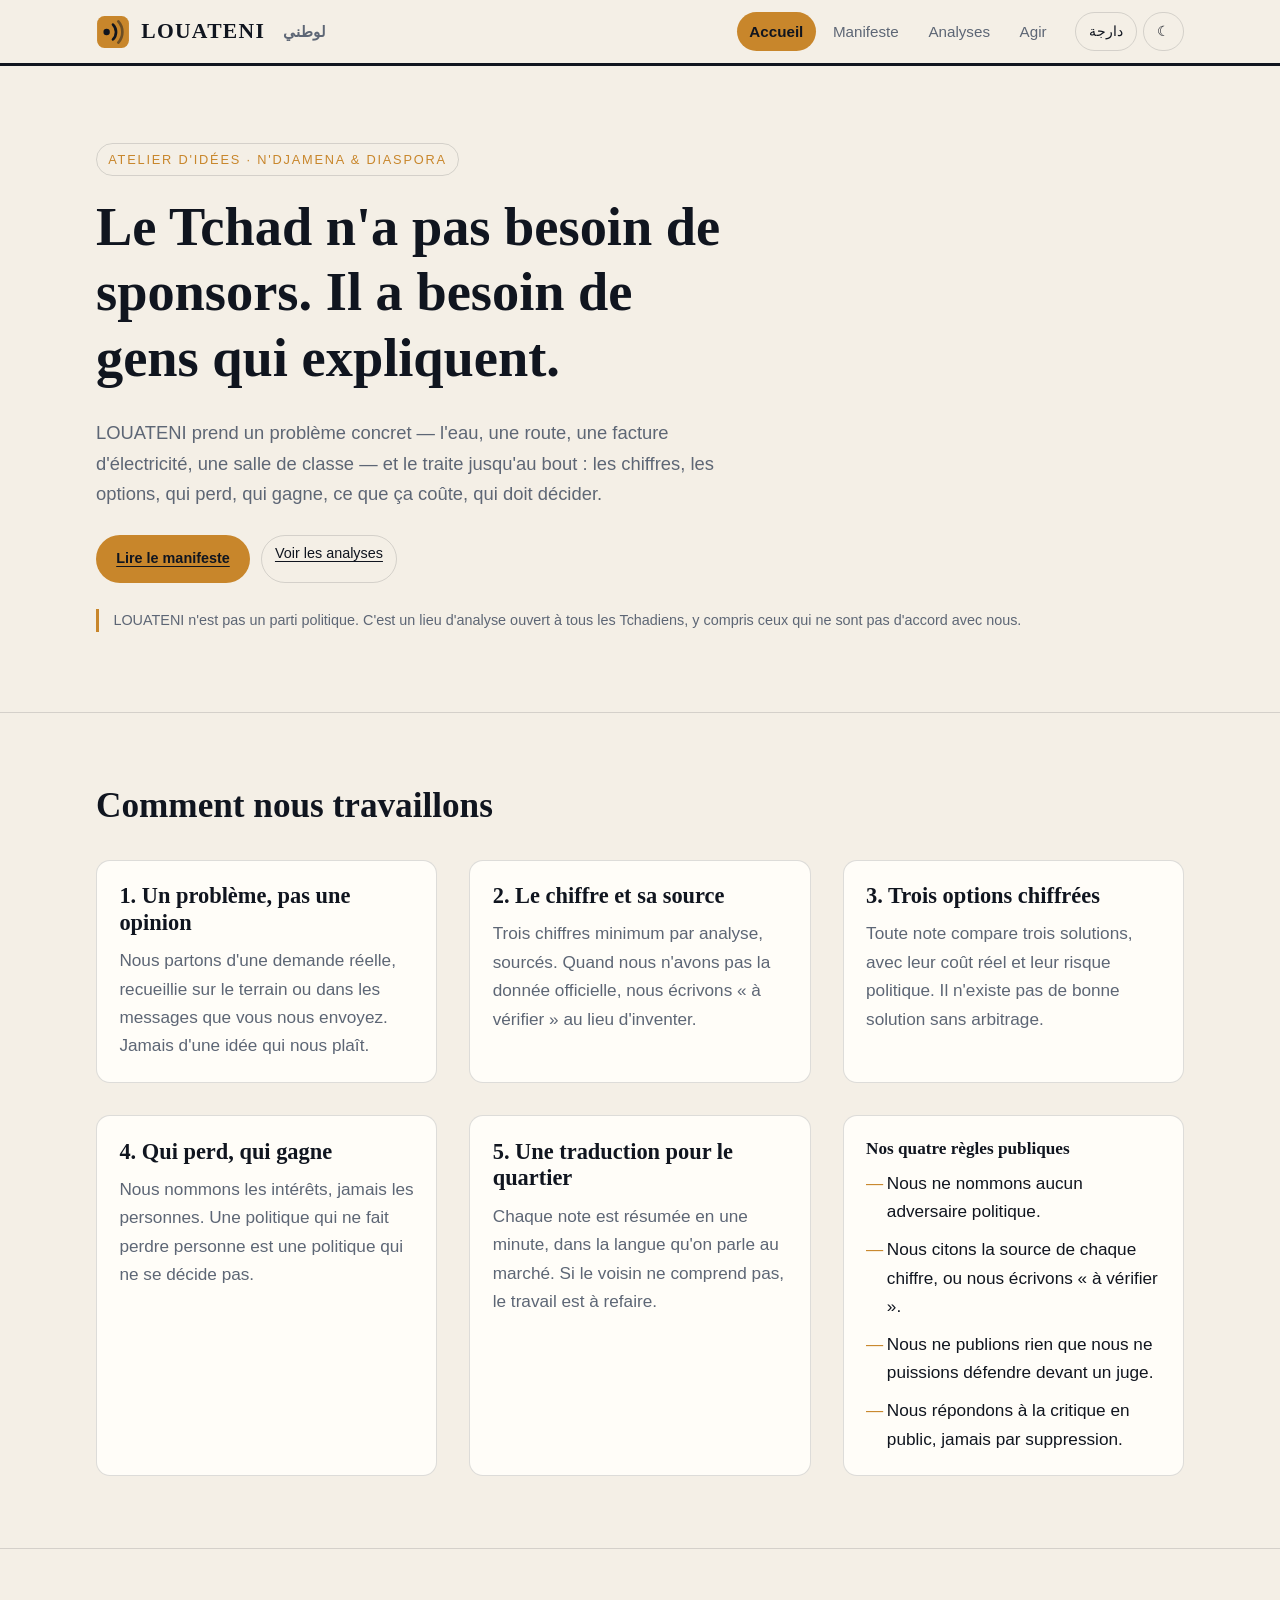
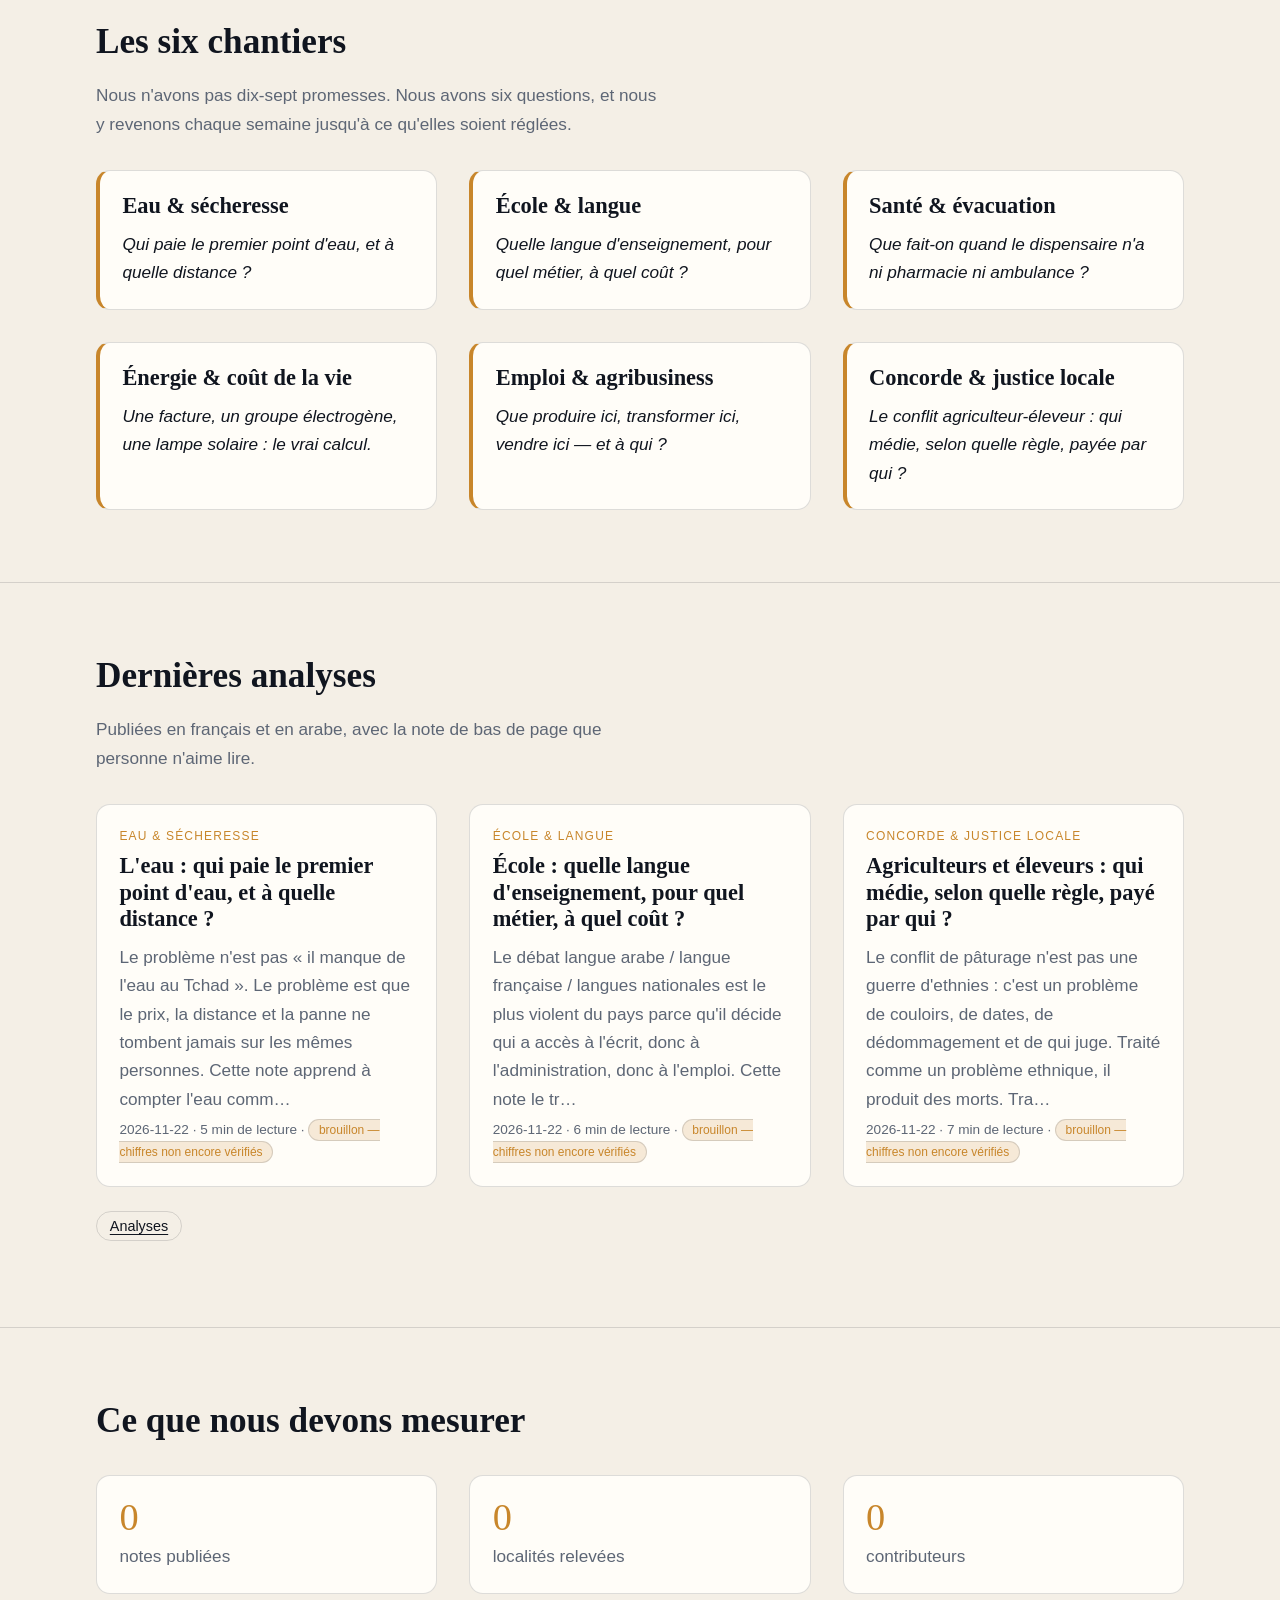
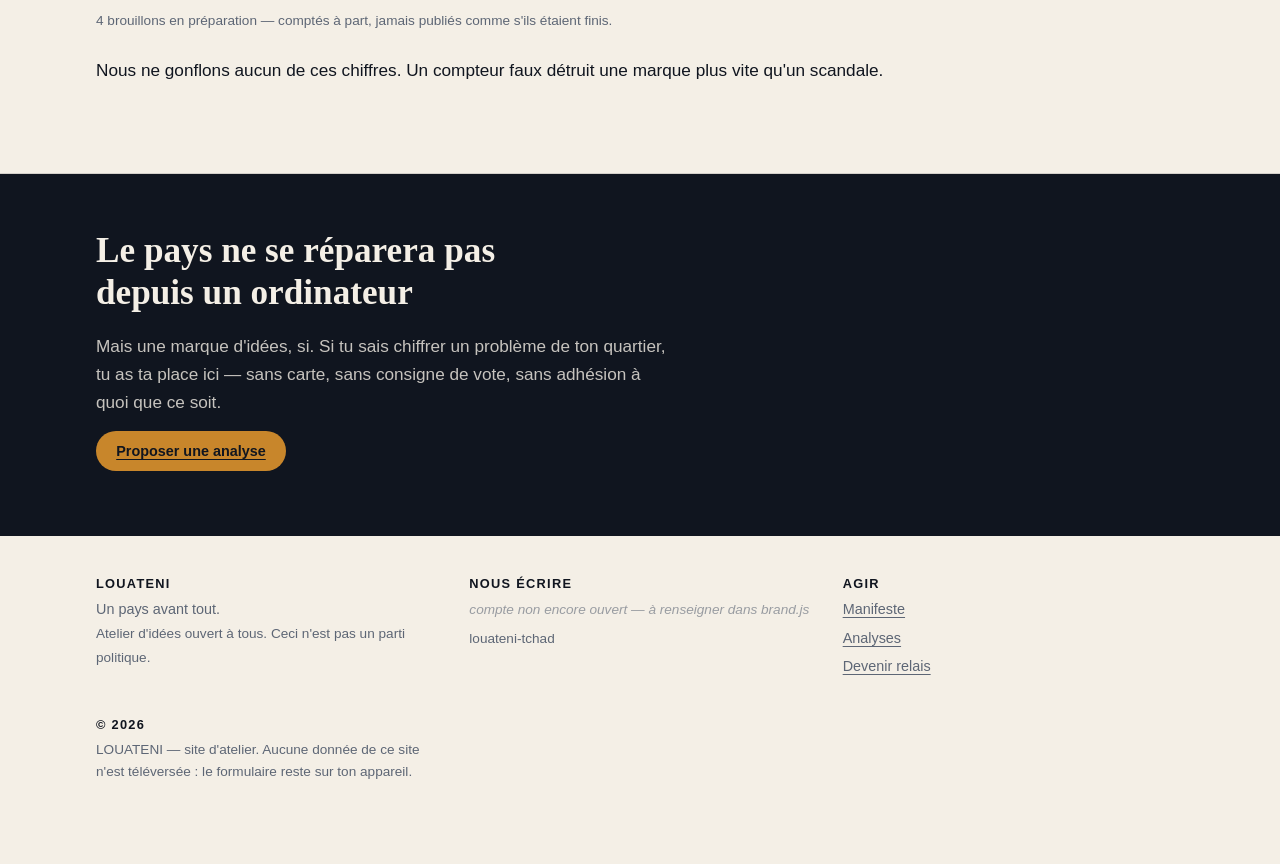
==== index.html @ 52ccf1f4 "LOUATENI — atelier d'idées : site statique 3 langues, PWA hors ligne Pages : accueil, manifeste (10 " ====
<!DOCTYPE html>
<html lang="fr" dir="ltr">
<head>
<meta charset="utf-8">
<meta name="viewport" content="width=device-width, initial-scale=1">
<title>LOUATENI — un pays avant tout</title>
<meta name="description" content="Atelier d'idées sur le Tchad : une analyse à la fois, chiffrée, sourcée, traduite.">
<meta property="og:type" content="website">
<meta property="og:title" content="LOUATENI — atelier d'idées pour le Tchad">
<meta property="og:description" content="Un pays avant tout.">
<meta property="og:image" content="assets/icon.svg">
<meta name="theme-color" content="#c8862b">
<link rel="icon" href="assets/icon.svg">
<link rel="manifest" href="manifest.webmanifest">
<link rel="stylesheet" href="styles.css">
</head>
<body>
<a class="skip" href="#main" data-i18n="skip">Aller au contenu</a>

<header class="masthead">
  <div class="wrap row">
    <a class="brandlink" href="index.html">
      <svg viewBox="0 0 64 64" aria-hidden="true"><rect x="2" y="2" width="60" height="60" rx="14" fill="#c8862b"/><circle cx="20" cy="32" r="6" fill="#10151f"/><path d="M32 18a20 20 0 0 1 0 28" stroke="#10151f" stroke-width="5" fill="none" stroke-linecap="round"/><path d="M42 12a30 30 0 0 1 0 40" stroke="#10151f" stroke-width="5" fill="none" stroke-linecap="round" opacity=".5"/></svg>
      <span class="name" data-brand="shortName">LOUATENI</span>
      <span class="arname" data-brand="nameAr">لوطني</span>
    </a>
    <nav class="main">
      <a href="index.html" aria-current="page" data-i18n="nav.accueil">Accueil</a>
      <a href="manifeste.html" data-i18n="nav.manifeste">Manifeste</a>
      <a href="analyses.html" data-i18n="nav.analyses">Analyses</a>
      <a href="agir.html" data-i18n="nav.agir">Agir</a>
    </nav>
    <div class="tools">
      <span class="offline-dot" title="hors ligne"></span>
      <button id="langBtn" type="button" aria-label="Changer de langue">ع</button>
      <button id="themeBtn" type="button" aria-label="Changer de thème">☾</button>
    </div>
  </div>
</header>

<main id="main">

  <div class="hero">
    <div class="wrap">
      <span class="kicker" data-i18n="hero.kicker">Atelier d'idées · N'Djamena &amp; diaspora</span>
      <h1 data-i18n="hero.title">Le Tchad n'a pas besoin de sponsors. Il a besoin de gens qui expliquent.</h1>
      <p class="lede" data-i18n="hero.lede">LOUATENI prend un problème concret — l'eau, une route, une facture d'électricité, une salle de classe — et le traite jusqu'au bout : les chiffres, les options, qui perd, qui gagne, ce que ça coûte, qui doit décider.</p>
      <p class="cta">
        <a class="btn btn-primary" href="manifeste.html" data-i18n="hero.cta1">Lire le manifeste</a>
        <a class="btn" href="analyses.html" data-i18n="hero.cta2">Voir les analyses</a>
      </p>
      <p class="fine" data-i18n="hero.note">LOUATENI n'est pas un parti politique. C'est un lieu d'analyse ouvert à tous les Tchadiens, y compris ceux qui ne sont pas d'accord avec nous.</p>
    </div>
  </div>

  <section>
    <div class="wrap">
      <div class="sectionhead">
        <h2 data-i18n="method.title">Comment nous travaillons</h2>
      </div>
      <div class="grid three">
        <div class="card"><h3 data-i18n="method.1.title">1. Un problème, pas une opinion</h3><p data-i18n="method.1.text">Nous partons d'une demande réelle, recueillie sur le terrain ou dans les messages que vous nous envoyez. Jamais d'une idée qui nous plaît.</p></div>
        <div class="card"><h3 data-i18n="method.2.title">2. Le chiffre et sa source</h3><p data-i18n="method.2.text">Trois chiffres minimum par analyse, sourcés. Quand nous n'avons pas la donnée officielle, nous écrivons « à vérifier » au lieu d'inventer.</p></div>
        <div class="card"><h3 data-i18n="method.3.title">3. Trois options chiffrées</h3><p data-i18n="method.3.text">Toute note compare trois solutions, avec leur coût réel et leur risque politique. Il n'existe pas de bonne solution sans arbitrage.</p></div>
        <div class="card"><h3 data-i18n="method.4.title">4. Qui perd, qui gagne</h3><p data-i18n="method.4.text">Nous nommons les intérêts, jamais les personnes. Une politique qui ne fait perdre personne est une politique qui ne se décide pas.</p></div>
        <div class="card"><h3 data-i18n="method.5.title">5. Une traduction pour le quartier</h3><p data-i18n="method.5.text">Chaque note est résumée en une minute, dans la langue qu'on parle au marché. Si le voisin ne comprend pas, le travail est à refaire.</p></div>
        <div class="card"><h4 data-i18n="man.rules.title">Nos quatre règles publiques</h4>
          <ul class="list-clean">
            <li data-promise>Nous ne nommons aucun adversaire politique.</li>
            <li data-promise>Nous citons la source de chaque chiffre, ou nous écrivons « à vérifier ».</li>
            <li data-promise>Nous ne publions rien que nous ne puissions défendre devant un juge.</li>
            <li data-promise>Nous répondons à la critique en public, jamais par suppression.</li>
          </ul>
        </div>
      </div>
    </div>
  </section>

  <section>
    <div class="wrap">
      <div class="sectionhead">
        <h2 data-i18n="pillars.title">Les six chantiers</h2>
        <p data-i18n="pillars.sub">Nous n'avons pas dix-sept promesses. Nous avons six questions, et nous y revenons chaque semaine jusqu'à ce qu'elles soient réglées.</p>
      </div>
      <div class="grid three">
        <div class="card pillar"><h3 data-i18n="pillars.eau">Eau &amp; sécheresse</h3><p class="q" data-i18n="pillars.eau.t">Qui paie le premier point d'eau, et à quelle distance ?</p></div>
        <div class="card pillar"><h3 data-i18n="pillars.ecole">École &amp; langue</h3><p class="q" data-i18n="pillars.ecole.t">Quelle langue d'enseignement, pour quel métier, à quel coût ?</p></div>
        <div class="card pillar"><h3 data-i18n="pillars.sante">Santé &amp; évacuation</h3><p class="q" data-i18n="pillars.sante.t">Que fait-on quand le dispensaire n'a ni pharmacie ni ambulance ?</p></div>
        <div class="card pillar"><h3 data-i18n="pillars.energie">Énergie &amp; coût de la vie</h3><p class="q" data-i18n="pillars.energie.t">Une facture, un groupe électrogène, une lampe solaire : le vrai calcul.</p></div>
        <div class="card pillar"><h3 data-i18n="pillars.emploi">Emploi &amp; agribusiness</h3><p class="q" data-i18n="pillars.emploi.t">Que produire ici, transformer ici, vendre ici — et à qui ?</p></div>
        <div class="card pillar"><h3 data-i18n="pillars.concorde">Concorde &amp; justice locale</h3><p class="q" data-i18n="pillars.concorde.t">Le conflit agriculteur-éleveur : qui médie, selon quelle règle, payée par qui ?</p></div>
      </div>
    </div>
  </section>

  <section>
    <div class="wrap">
      <div class="sectionhead">
        <h2 data-i18n="latest.title">Dernières analyses</h2>
        <p data-i18n="latest.sub">Publiées en français et en arabe, avec la note de bas de page que personne n'aime lire.</p>
      </div>
      <div class="grid three" id="latestNotes"></div>
      <p style="margin-top:1.5rem"><a class="btn" href="analyses.html" data-i18n="nav.analyses">Analyses</a></p>
    </div>
  </section>

  <section>
    <div class="wrap">
      <div class="sectionhead"><h2 data-i18n="numbers.title">Ce que nous devons mesurer</h2></div>
      <div class="grid three">
        <div class="card"><span class="num" data-count-notes>0</span><p data-i18n="numbers.notes">notes publiées</p></div>
        <div class="card"><span class="num" data-count-localites>0</span><p data-i18n="numbers.localites">localités relevées</p></div>
        <div class="card"><span class="num" data-count-contributeurs>0</span><p data-i18n="numbers.contributeurs">contributeurs</p></div>
      </div>
      <p class="meta" style="margin-top:1rem"><span data-count-brouillons>0</span> <span data-i18n="numbers.drafts">brouillons en préparation — comptés à part, jamais publiés comme s'ils étaient finis.</span></p>
      <p class="fine" style="margin-top:1.5rem" data-i18n="numbers.rule">Nous ne gonflons aucun de ces chiffres. Un compteur faux détruit une marque plus vite qu'un scandale.</p>
    </div>
  </section>

  <section class="band">
    <div class="wrap">
      <h2 data-i18n="joinband.title">Le pays ne se réparera pas depuis un ordinateur</h2>
      <p data-i18n="joinband.text">Mais une marque d'idées, si. Si tu sais chiffrer un problème de ton quartier, tu as ta place ici — sans carte, sans consigne de vote, sans adhésion à quoi que ce soit.</p>
      <p class="cta" style="margin-top:1.2rem"><a class="btn btn-primary" href="agir.html" data-i18n="joinband.cta">Proposer une analyse</a></p>
    </div>
  </section>

</main>

<footer class="foot">
  <div class="wrap cols">
    <div>
      <h4 data-brand="shortName">LOUATENI</h4>
      <p><span data-brand="tagline">Un pays avant tout.</span><br><span class="meta" data-brand="phase">Atelier d'idées ouvert à tous. Ceci n'est pas un parti politique.</span></p>
    </div>
    <div>
      <h4 data-i18n="agir.contact.title">Nous écrire</h4>
      <ul>
        <li><a data-brand-href="contact.email" href="mailto:"><span data-brand="contact.email"></span></a></li>
        <li><span class="meta" data-brand="handles.whatsapp_channel"></span></li>
      </ul>
    </div>
    <div>
      <h4 data-i18n="nav.agir">Agir</h4>
      <ul>
        <li><a href="manifeste.html" data-i18n="nav.manifeste">Manifeste</a></li>
        <li><a href="analyses.html" data-i18n="nav.analyses">Analyses</a></li>
        <li><a href="agir.html" data-i18n="agir.relay.title">Devenir relais</a></li>
      </ul>
    </div>
    <div>
      <h4>© <span id="year">2026</span></h4>
      <p class="meta"><span class="js-title-suffix">LOUATENI</span> — site d'atelier. Aucune donnée de ce site n'est téléversée : le formulaire reste sur ton appareil.</p>
    </div>
  </div>
</footer>

<div class="installbar" id="installBar">
  <span data-i18n="install.text">Installer LOUATENI sur ton téléphone — le site marche ensuite hors ligne.</span>
  <button id="installGo" type="button" data-i18n="install.go">Installer</button>
  <button id="installNo" class="dismiss" type="button" data-i18n="install.later">Plus tard</button>
</div>

<script src="brand.js"></script>
<script src="i18n.js"></script>
<script src="darija.js"></script>
<script src="content.js"></script>
<script src="app.js"></script>
</body>
</html>
---- styles.css ----
/* ============================================================
   LOUATENI — feuille de style unique, sans dépendance externe.
   3 couleurs + 2 neutres. Pas de framework, pas de police
   téléchargée (le site doit marcher en 2G et hors ligne).
   ============================================================ */

:root {
  --ink: #10151f;
  --ochre: #c8862b;
  --sand: #f4efe6;

  --bg: var(--sand);
  --fg: var(--ink);
  --muted: #5d6675;
  --line: rgba(16, 21, 31, .14);
  --card: #fffdf8;
  --accent: var(--ochre);
  --accent-ink: #10151f;

  --radius: 14px;
  --maxw: 68rem;
  --gap: clamp(1rem, 2.5vw, 2rem);

  --font: "Segoe UI", Roboto, "Helvetica Neue", Arial, "Noto Sans Arabic", "Traditional Arabic", sans-serif;
  --serif: Georgia, "Times New Roman", "Noto Serif Arabic", serif;
}

html[data-theme="dark"] {
  --bg: #0d1118;
  --fg: #ece7dd;
  --muted: #98a2b3;
  --line: rgba(236, 231, 221, .16);
  --card: #151b25;
  --accent: #e0a54a;
  --accent-ink: #10151f;
}

* { box-sizing: border-box }

html { -webkit-text-size-adjust: 100% }

body {
  margin: 0;
  background: var(--bg);
  color: var(--fg);
  font-family: var(--font);
  font-size: clamp(1rem, .96rem + .3vw, 1.075rem);
  line-height: 1.65;
  overflow-wrap: break-word;
}

[dir="rtl"] body { letter-spacing: 0 }

h1, h2, h3, h4 { font-family: var(--serif); line-height: 1.2; margin: 0 0 .5em; font-weight: 600 }
h1 { font-size: clamp(2rem, 1.4rem + 3vw, 3.4rem) }
h2 { font-size: clamp(1.5rem, 1.2rem + 1.6vw, 2.2rem) }
h3 { font-size: clamp(1.15rem, 1.05rem + .6vw, 1.4rem) }
p { margin: 0 0 1rem }
a { color: inherit; text-decoration-thickness: 1px; text-underline-offset: 3px }
a:hover { color: var(--accent) }
img, svg { max-width: 100%; height: auto }

:focus-visible { outline: 3px solid var(--accent); outline-offset: 2px }

.wrap { width: min(100% - 2rem, var(--maxw)); margin-inline: auto }
.skip {
  position: absolute; inset-inline-start: .5rem; top: -3rem;
  background: var(--fg); color: var(--bg); padding: .5rem .9rem; z-index: 99;
}
.skip:focus { top: .5rem }

/* ---------- entête ---------- */
.masthead {
  border-bottom: 3px solid var(--fg);
  background: var(--bg);
  position: sticky; top: 0; z-index: 20;
}
.masthead .row {
  display: flex; align-items: center; gap: 1rem;
  padding: .75rem 0; flex-wrap: wrap;
}
.brandlink { display: flex; align-items: center; gap: .7rem; text-decoration: none; font-weight: 700 }
.brandlink svg { width: 34px; height: 34px; flex: none }
.brandlink .name { font-family: var(--serif); font-size: 1.35rem; letter-spacing: .06em }
.brandlink .arname { font-size: .95rem; color: var(--muted); margin-inline-start: .4rem }

nav.main { margin-inline-start: auto; display: flex; gap: .25rem; flex-wrap: wrap }
nav.main a {
  text-decoration: none; padding: .45rem .8rem; border-radius: 999px;
  font-size: .95rem; color: var(--muted);
}
nav.main a:hover { color: var(--fg); background: var(--line) }
nav.main a[aria-current="page"] { color: var(--accent-ink); background: var(--accent); font-weight: 600 }

.tools { display: flex; gap: .4rem }
.tools button, .btn {
  font: inherit; cursor: pointer; border: 1px solid var(--line);
  background: transparent; color: var(--fg);
  padding: .4rem .8rem; border-radius: 999px; font-size: .9rem;
}
.tools button:hover, .btn:hover { border-color: var(--accent) }
.btn-primary {
  background: var(--accent); color: var(--accent-ink); border-color: transparent;
  font-weight: 700; padding: .7rem 1.2rem;
}
.btn-primary:hover { filter: brightness(1.06) }

/* ---------- hero ---------- */
.hero { padding: clamp(2.5rem, 6vw, 5rem) 0 clamp(2rem, 5vw, 4rem); border-bottom: 1px solid var(--line) }
.kicker {
  display: inline-block; font-size: .8rem; letter-spacing: .14em; text-transform: uppercase;
  color: var(--accent); border: 1px solid var(--line); padding: .3rem .7rem; border-radius: 999px;
  margin-bottom: 1.2rem;
}
[dir="rtl"] .kicker { letter-spacing: 0 }
.hero h1 { max-width: 24ch }
.hero .lede { max-width: 62ch; font-size: 1.15rem; color: var(--muted) }
.hero .cta { display: flex; gap: .7rem; flex-wrap: wrap; margin-top: 1.6rem }
.hero .fine { margin-top: 1.6rem; font-size: .9rem; color: var(--muted); border-inline-start: 3px solid var(--accent); padding-inline-start: .9rem }

/* ---------- sections ---------- */
section { padding: clamp(2.5rem, 6vw, 4.5rem) 0; border-bottom: 1px solid var(--line) }
section:last-of-type { border-bottom: 0 }
.sectionhead { margin-bottom: 2rem }
.sectionhead p { color: var(--muted); max-width: 60ch }

.grid { display: grid; gap: var(--gap) }
.grid.two { grid-template-columns: repeat(auto-fit, minmax(min(100%, 26rem), 1fr)) }
.grid.three { grid-template-columns: repeat(auto-fit, minmax(min(100%, 19rem), 1fr)) }

.card {
  background: var(--card); border: 1px solid var(--line); border-radius: var(--radius);
  padding: 1.4rem; display: flex; flex-direction: column; gap: .35rem;
}
.card h3, .card h4 { margin-bottom: .25rem }
.card p { margin: 0; color: var(--muted) }
.card .num { font-family: var(--serif); font-size: 2.4rem; color: var(--accent); line-height: 1 }

.pillar { border-inline-start: 4px solid var(--accent) }
.pillar .q { font-style: italic; color: var(--fg) }

/* ---------- manifeste ---------- */
.manifesto { counter-reset: pt; list-style: none; padding: 0; margin: 0; display: grid; gap: 1rem }
.manifesto li {
  counter-increment: pt; display: grid; grid-template-columns: 2.6rem 1fr; gap: .9rem;
  padding: 1rem 1.1rem; background: var(--card); border: 1px solid var(--line); border-radius: var(--radius);
}
.manifesto li::before {
  content: counter(pt); font-family: var(--serif); font-size: 1.5rem; color: var(--accent); line-height: 1;
}
.manifesto li p { margin: 0 }

/* ---------- notes & lecteur ---------- */
.searchbar { display: flex; gap: .6rem; flex-wrap: wrap; margin-bottom: 1rem }
.searchbar input, .field input, .field textarea, .field select {
  font: inherit; padding: .7rem .9rem; border: 1px solid var(--line);
  border-radius: 10px; background: var(--card); color: var(--fg); width: 100%;
}
.searchbar input { flex: 1 1 18rem }

.chips { display: flex; gap: .4rem; flex-wrap: wrap }
.chip {
  border: 1px solid var(--line); background: transparent; color: var(--muted);
  padding: .35rem .8rem; border-radius: 999px; font-size: .85rem; cursor: pointer;
}
.chip[aria-pressed="true"] { background: var(--fg); color: var(--bg); border-color: transparent }

.notecard { cursor: pointer; text-align: start; font: inherit; color: inherit }
.notecard:hover { border-color: var(--accent) }
.tag { font-size: .75rem; letter-spacing: .1em; text-transform: uppercase; color: var(--accent) }
[dir="rtl"] .tag { letter-spacing: 0 }
.meta { font-size: .85rem; color: var(--muted) }
.is-empty { opacity: .6; font-style: italic }
.badge-draft {
  font-size: .75rem; padding: .2rem .6rem; border-radius: 999px;
  background: rgba(200, 134, 43, .16); color: var(--accent); border: 1px solid var(--line);
}

.reader { display: none }
.reader.is-open { display: block }
.reader h1 { font-size: clamp(1.7rem, 1.3rem + 2vw, 2.6rem); max-width: 30ch }
.reader .block { margin-bottom: 2rem }
.reader .block > h2 { font-size: 1.2rem; color: var(--accent); border-bottom: 1px solid var(--line); padding-bottom: .4rem }
.reader .options { display: grid; gap: 1rem; grid-template-columns: repeat(auto-fit, minmax(min(100%, 17rem), 1fr)) }
.reader .options .card h4 { font-size: 1rem }
.reader .cost { font-size: .9rem; color: var(--muted); border-inline-start: 3px solid var(--line); padding-inline-start: .7rem; margin-top: .5rem }
table.figures { width: 100%; border-collapse: collapse; font-size: .95rem }
table.figures th, table.figures td { text-align: start; padding: .6rem .5rem; border-bottom: 1px solid var(--line); vertical-align: top }
table.figures th { color: var(--muted); font-weight: 600; font-size: .85rem; text-transform: uppercase; letter-spacing: .06em }
[dir="rtl"] table.figures th { text-transform: none; letter-spacing: 0 }
.pending { font-family: var(--serif); color: var(--accent) }
ul.sources { padding-inline-start: 1.1rem; color: var(--muted); font-size: .92rem }

/* ---------- formulaire ---------- */
.field { display: grid; gap: .35rem; margin-bottom: 1.1rem }
.field label { font-size: .9rem; color: var(--muted); font-weight: 600 }
.field textarea { min-height: 7rem; resize: vertical }
.formgrid { display: grid; gap: 0 1.2rem; grid-template-columns: repeat(auto-fit, minmax(min(100%, 20rem), 1fr)) }
.notice {
  display: none; margin-top: 1rem; padding: 1rem; border-radius: var(--radius);
  background: rgba(200, 134, 43, .12); border: 1px solid var(--accent); color: var(--fg);
}
.notice.is-on { display: block }

/* ---------- bande / pied ---------- */
.band { background: var(--fg); color: var(--bg); padding: clamp(2rem, 5vw, 3.5rem) 0; border: 0 }
.band h2 { max-width: 24ch }
.band p { color: rgba(244, 239, 230, .8); max-width: 60ch }
.band .btn-primary { color: var(--accent-ink) }
.band a { color: #fff }

footer.foot { padding: 2.5rem 0 4rem; font-size: .9rem; color: var(--muted) }
footer.foot .cols { display: grid; gap: var(--gap); grid-template-columns: repeat(auto-fit, minmax(min(100%, 16rem), 1fr)) }
footer.foot ul { list-style: none; padding: 0; margin: 0; display: grid; gap: .3rem }
footer.foot h4 { font-family: var(--font); font-size: .8rem; text-transform: uppercase; letter-spacing: .1em; color: var(--fg) }
[dir="rtl"] footer.foot h4 { text-transform: none; letter-spacing: 0 }

/* ---------- bannière install / hors ligne ---------- */
.installbar {
  position: fixed; inset-inline: 0; bottom: 0; z-index: 30; display: none;
  gap: .8rem; align-items: center; justify-content: center; flex-wrap: wrap;
  padding: .8rem 1rem; background: var(--fg); color: var(--bg); font-size: .9rem;
}
.installbar.is-on { display: flex }
.installbar button { font: inherit; cursor: pointer; border: 0; border-radius: 999px; padding: .45rem 1rem; background: var(--accent); color: var(--accent-ink); font-weight: 700 }
.installbar .dismiss { background: transparent; color: var(--bg); border: 1px solid rgba(255,255,255,.3) }
.offline-dot { display: none; width: 9px; height: 9px; border-radius: 50%; background: var(--accent) }
body.is-offline .offline-dot { display: inline-block }

/* ---------- divers ---------- */
.rule { border: 0; border-top: 1px solid var(--line); margin: 2rem 0 }
.list-clean { list-style: none; padding: 0; margin: 0; display: grid; gap: .6rem }
.list-clean li { padding-inline-start: 1.3rem; position: relative }
.list-clean li::before { content: "—"; position: absolute; inset-inline-start: 0; color: var(--accent) }
mark { background: rgba(200, 134, 43, .3); color: inherit; padding: 0 .15em }

@media print {
  .masthead, .tools, .installbar, .cta, .searchbar, .chips { display: none !important }
  body { background: #fff; color: #000; font-size: 11pt }
  .reader.is-open { display: block }
  section { padding: 1rem 0; border: 0 }
}

@media (prefers-reduced-motion: reduce) { * { animation: none !important; transition: none !important } }
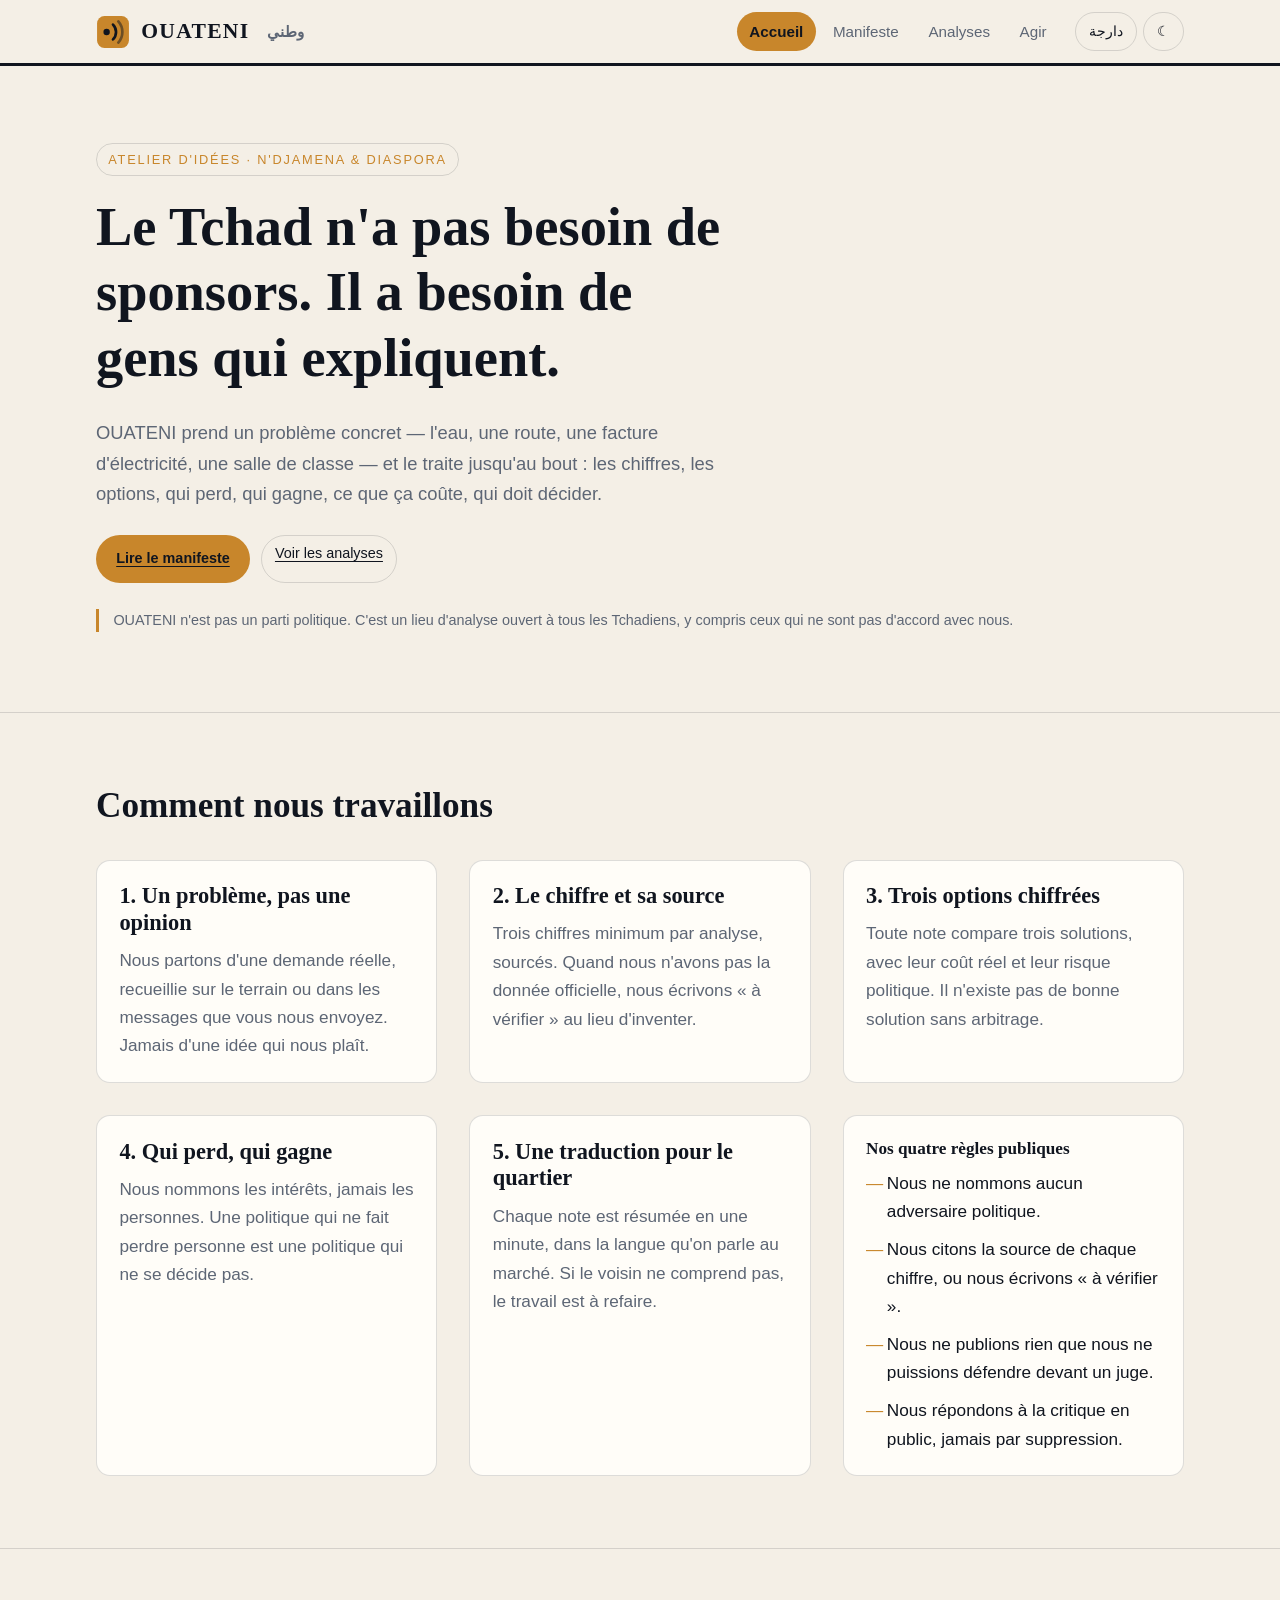
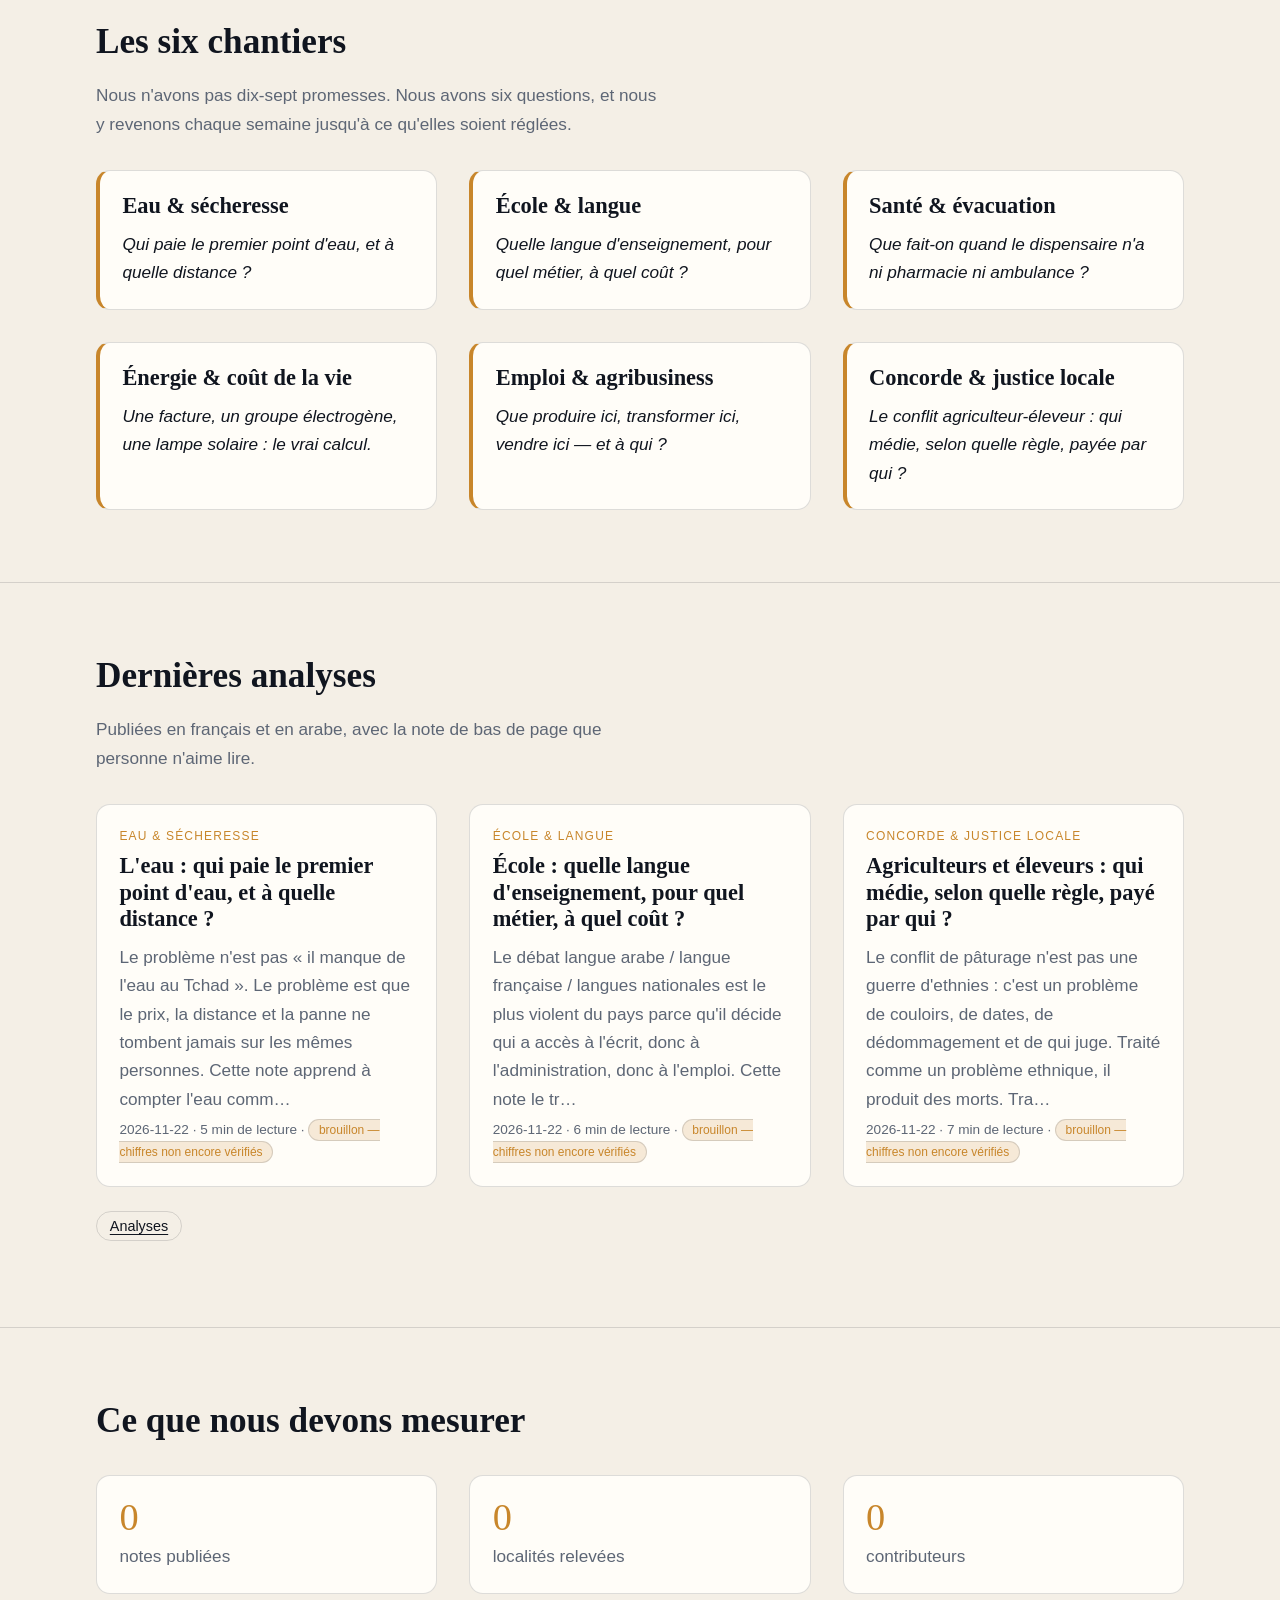
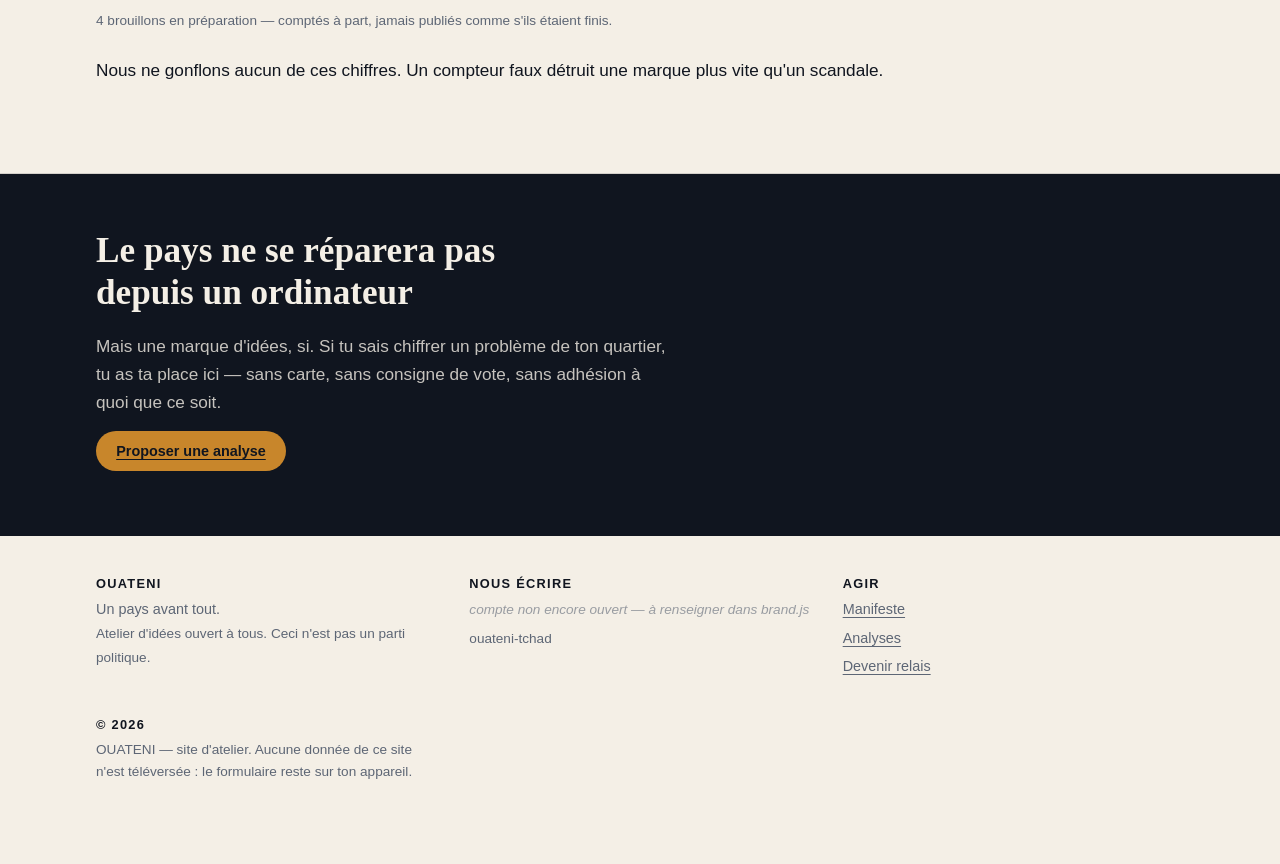
==== commit 1fe21a37: "marque: OUATENI (waṭanī / وطني) + icônes PNG pour le PWA et les réseaux" ====
--- a/index.html
+++ b/index.html
@@ -3,14 +3,16 @@
 <head>
 <meta charset="utf-8">
 <meta name="viewport" content="width=device-width, initial-scale=1">
-<title>LOUATENI — un pays avant tout</title>
+<title>OUATENI — un pays avant tout</title>
 <meta name="description" content="Atelier d'idées sur le Tchad : une analyse à la fois, chiffrée, sourcée, traduite.">
 <meta property="og:type" content="website">
-<meta property="og:title" content="LOUATENI — atelier d'idées pour le Tchad">
+<meta property="og:title" content="OUATENI — atelier d'idées pour le Tchad">
 <meta property="og:description" content="Un pays avant tout.">
-<meta property="og:image" content="assets/icon.svg">
+<meta property="og:image" content="assets/icon-512.png">
+<meta property="og:image:alt" content="OUATENI - وطني">
 <meta name="theme-color" content="#c8862b">
 <link rel="icon" href="assets/icon.svg">
+<link rel="apple-touch-icon" href="assets/apple-touch-icon-180.png">
 <link rel="manifest" href="manifest.webmanifest">
 <link rel="stylesheet" href="styles.css">
 </head>
@@ -21,8 +23,8 @@
   <div class="wrap row">
     <a class="brandlink" href="index.html">
       <svg viewBox="0 0 64 64" aria-hidden="true"><rect x="2" y="2" width="60" height="60" rx="14" fill="#c8862b"/><circle cx="20" cy="32" r="6" fill="#10151f"/><path d="M32 18a20 20 0 0 1 0 28" stroke="#10151f" stroke-width="5" fill="none" stroke-linecap="round"/><path d="M42 12a30 30 0 0 1 0 40" stroke="#10151f" stroke-width="5" fill="none" stroke-linecap="round" opacity=".5"/></svg>
-      <span class="name" data-brand="shortName">LOUATENI</span>
-      <span class="arname" data-brand="nameAr">لوطني</span>
+      <span class="name" data-brand="shortName">OUATENI</span>
+      <span class="arname" data-brand="nameAr">وطني</span>
     </a>
     <nav class="main">
       <a href="index.html" aria-current="page" data-i18n="nav.accueil">Accueil</a>
@@ -44,12 +46,12 @@
     <div class="wrap">
       <span class="kicker" data-i18n="hero.kicker">Atelier d'idées · N'Djamena &amp; diaspora</span>
       <h1 data-i18n="hero.title">Le Tchad n'a pas besoin de sponsors. Il a besoin de gens qui expliquent.</h1>
-      <p class="lede" data-i18n="hero.lede">LOUATENI prend un problème concret — l'eau, une route, une facture d'électricité, une salle de classe — et le traite jusqu'au bout : les chiffres, les options, qui perd, qui gagne, ce que ça coûte, qui doit décider.</p>
+      <p class="lede" data-i18n="hero.lede">OUATENI prend un problème concret — l'eau, une route, une facture d'électricité, une salle de classe — et le traite jusqu'au bout : les chiffres, les options, qui perd, qui gagne, ce que ça coûte, qui doit décider.</p>
       <p class="cta">
         <a class="btn btn-primary" href="manifeste.html" data-i18n="hero.cta1">Lire le manifeste</a>
         <a class="btn" href="analyses.html" data-i18n="hero.cta2">Voir les analyses</a>
       </p>
-      <p class="fine" data-i18n="hero.note">LOUATENI n'est pas un parti politique. C'est un lieu d'analyse ouvert à tous les Tchadiens, y compris ceux qui ne sont pas d'accord avec nous.</p>
+      <p class="fine" data-i18n="hero.note">OUATENI n'est pas un parti politique. C'est un lieu d'analyse ouvert à tous les Tchadiens, y compris ceux qui ne sont pas d'accord avec nous.</p>
     </div>
   </div>
 
@@ -130,7 +132,7 @@
 <footer class="foot">
   <div class="wrap cols">
     <div>
-      <h4 data-brand="shortName">LOUATENI</h4>
+      <h4 data-brand="shortName">OUATENI</h4>
       <p><span data-brand="tagline">Un pays avant tout.</span><br><span class="meta" data-brand="phase">Atelier d'idées ouvert à tous. Ceci n'est pas un parti politique.</span></p>
     </div>
     <div>
@@ -150,13 +152,13 @@
     </div>
     <div>
       <h4>© <span id="year">2026</span></h4>
-      <p class="meta"><span class="js-title-suffix">LOUATENI</span> — site d'atelier. Aucune donnée de ce site n'est téléversée : le formulaire reste sur ton appareil.</p>
+      <p class="meta"><span class="js-title-suffix">OUATENI</span> — site d'atelier. Aucune donnée de ce site n'est téléversée : le formulaire reste sur ton appareil.</p>
     </div>
   </div>
 </footer>
 
 <div class="installbar" id="installBar">
-  <span data-i18n="install.text">Installer LOUATENI sur ton téléphone — le site marche ensuite hors ligne.</span>
+  <span data-i18n="install.text">Installer OUATENI sur ton téléphone — le site marche ensuite hors ligne.</span>
   <button id="installGo" type="button" data-i18n="install.go">Installer</button>
   <button id="installNo" class="dismiss" type="button" data-i18n="install.later">Plus tard</button>
 </div>
--- a/styles.css
+++ b/styles.css
@@ -1,5 +1,5 @@
 /* ============================================================
-   LOUATENI — feuille de style unique, sans dépendance externe.
+   OUATENI — feuille de style unique, sans dépendance externe.
    3 couleurs + 2 neutres. Pas de framework, pas de police
    téléchargée (le site doit marcher en 2G et hors ligne).
    ============================================================ */
